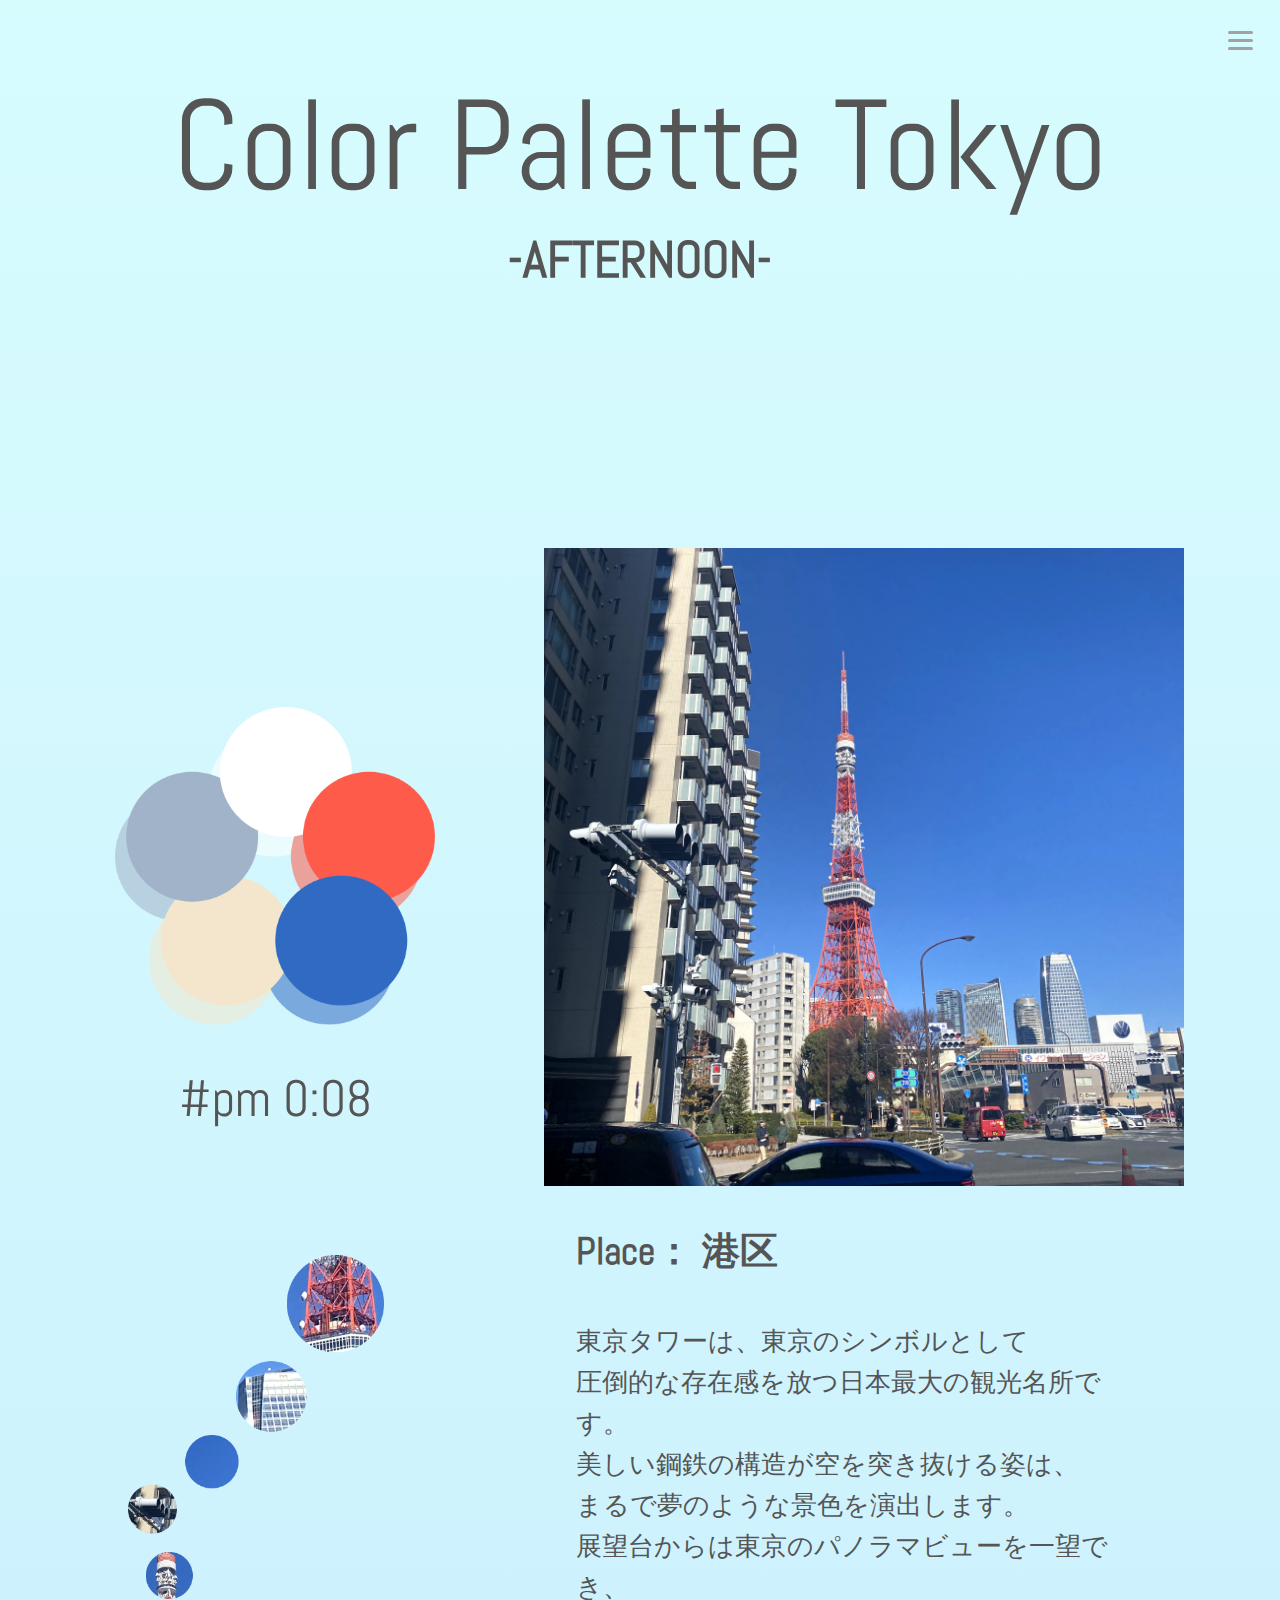
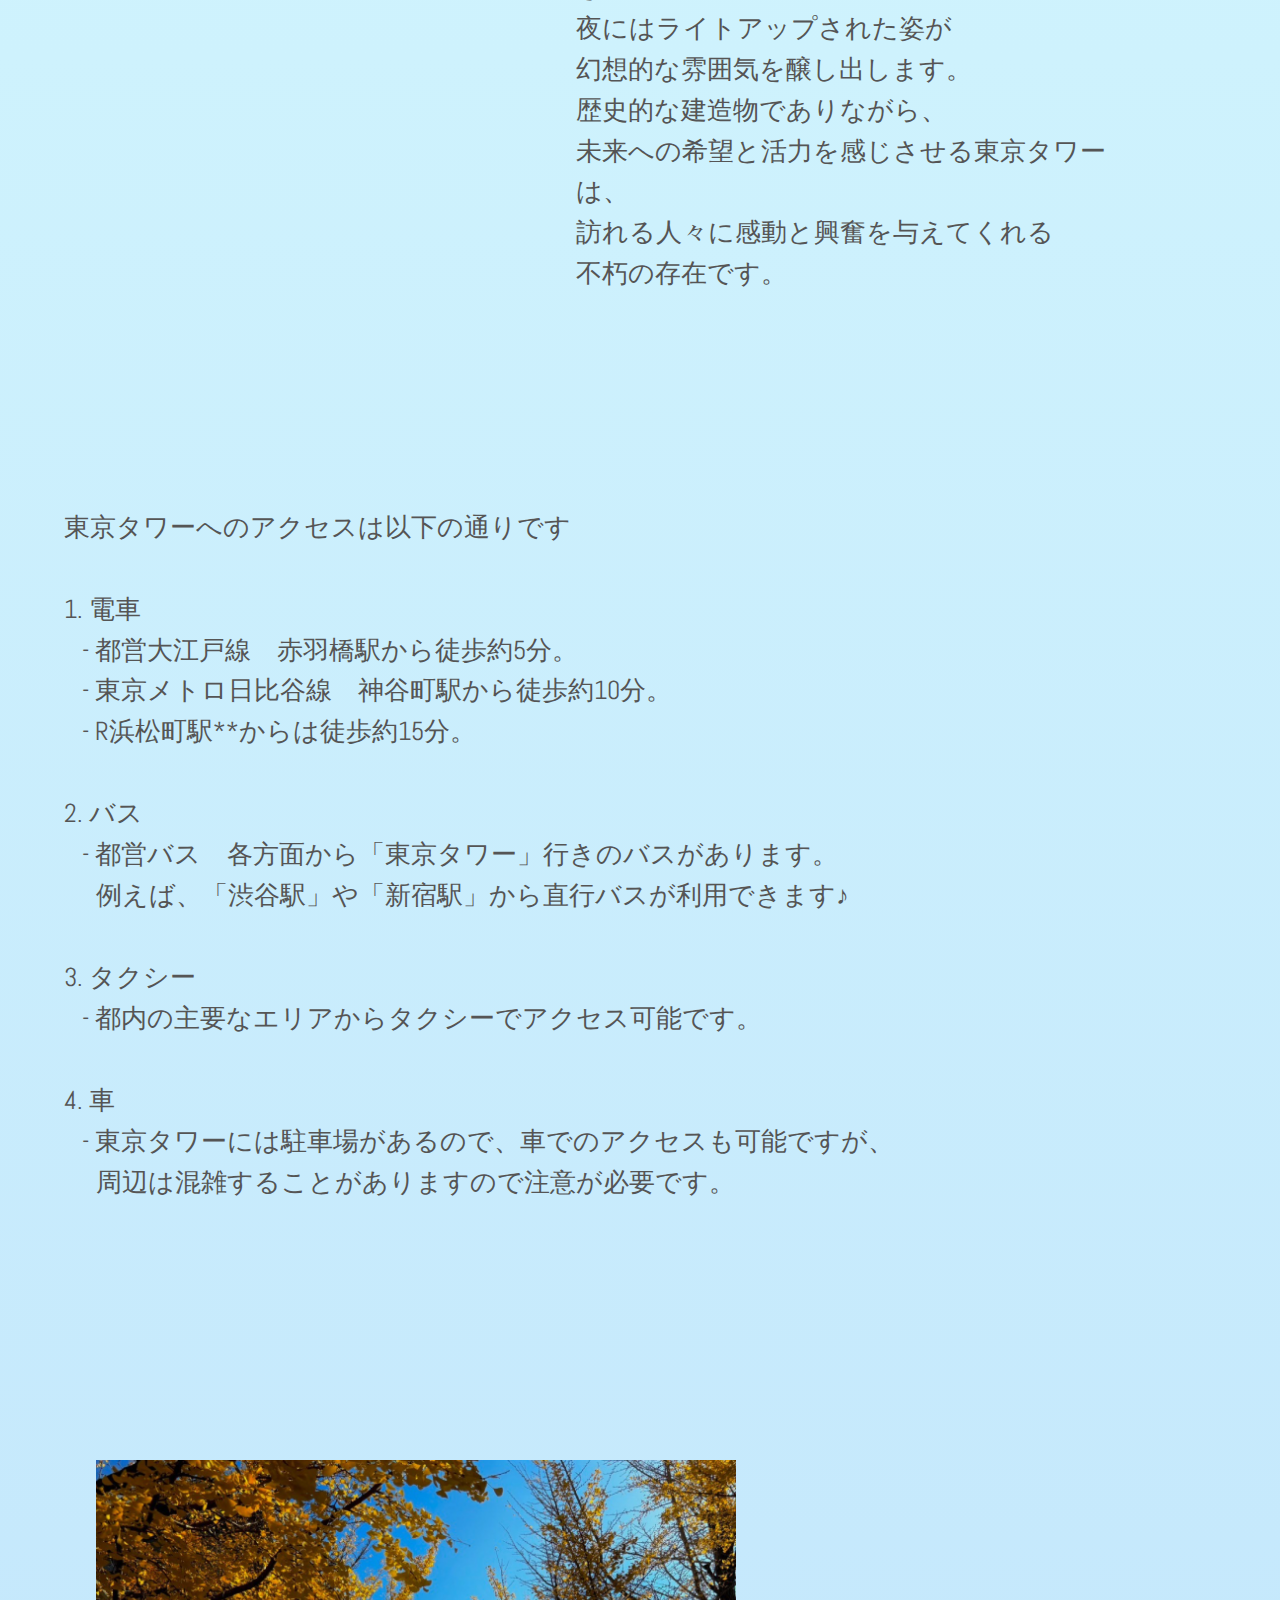
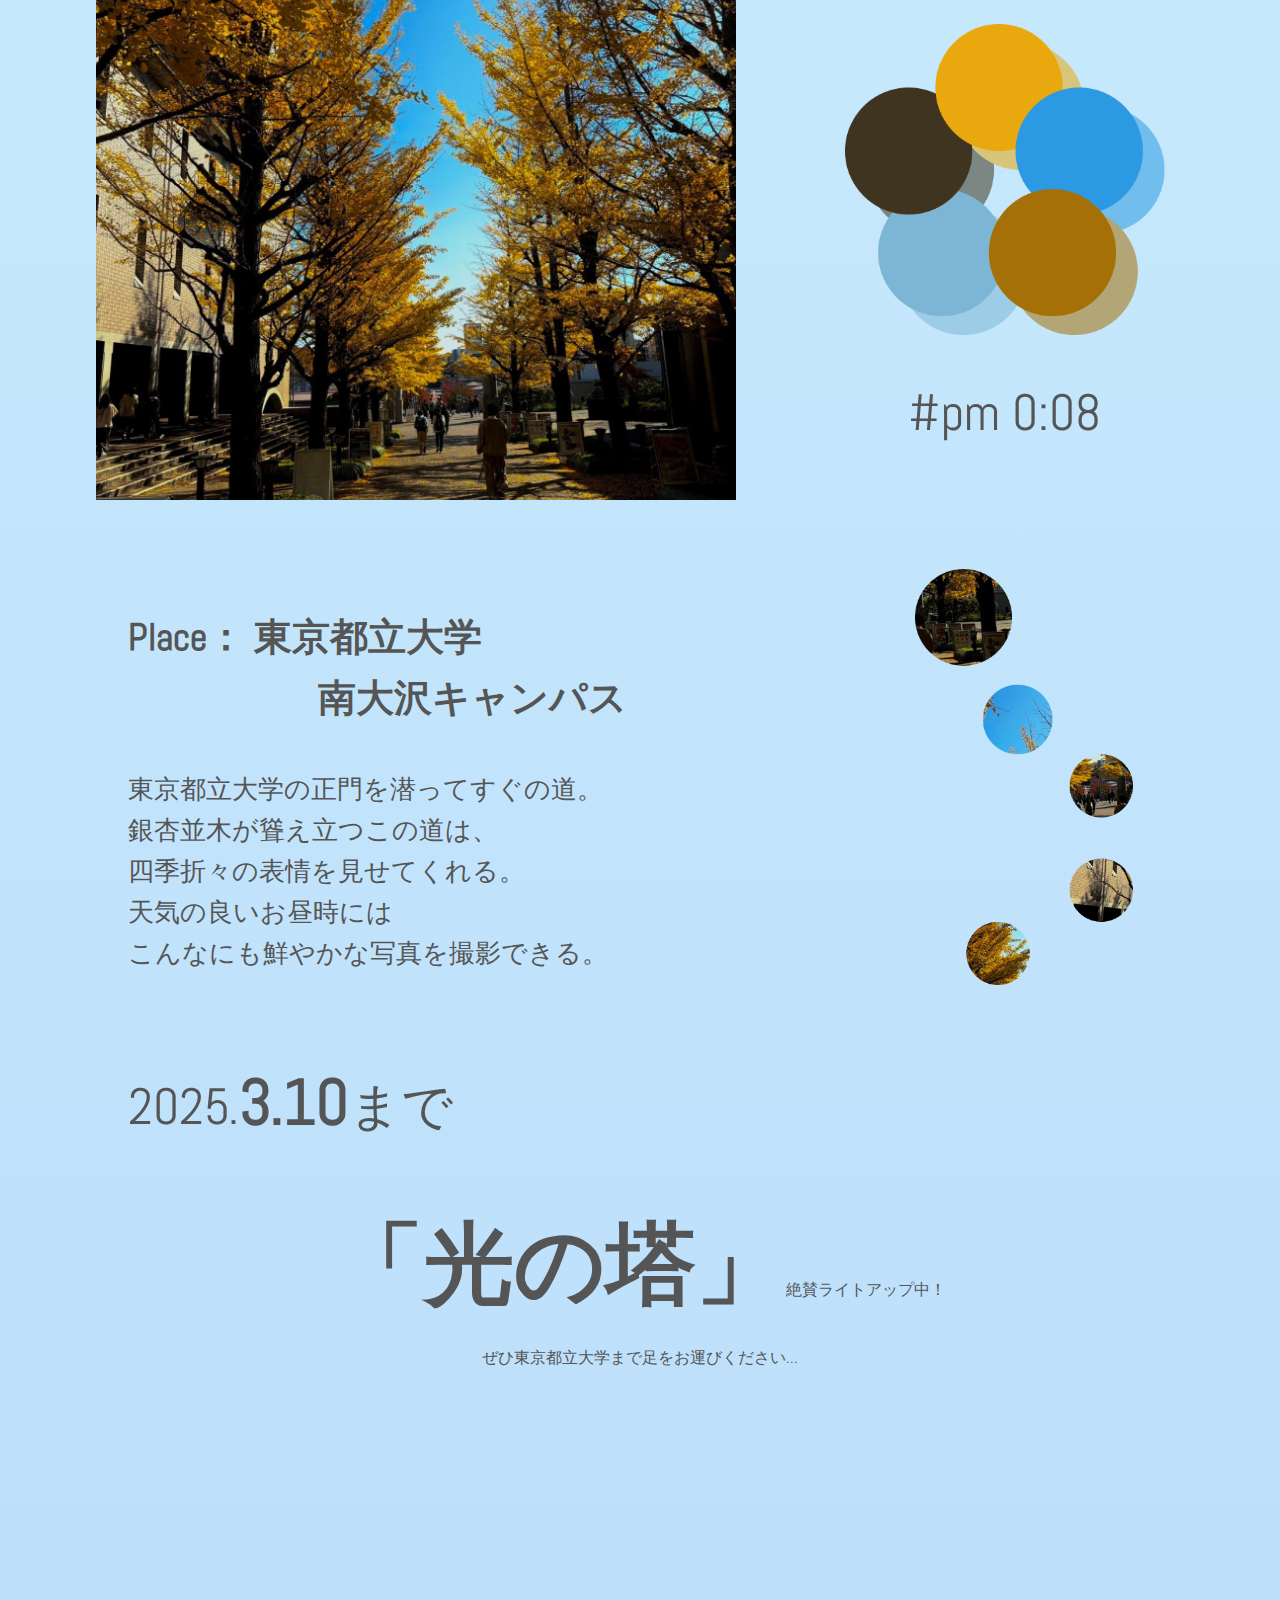
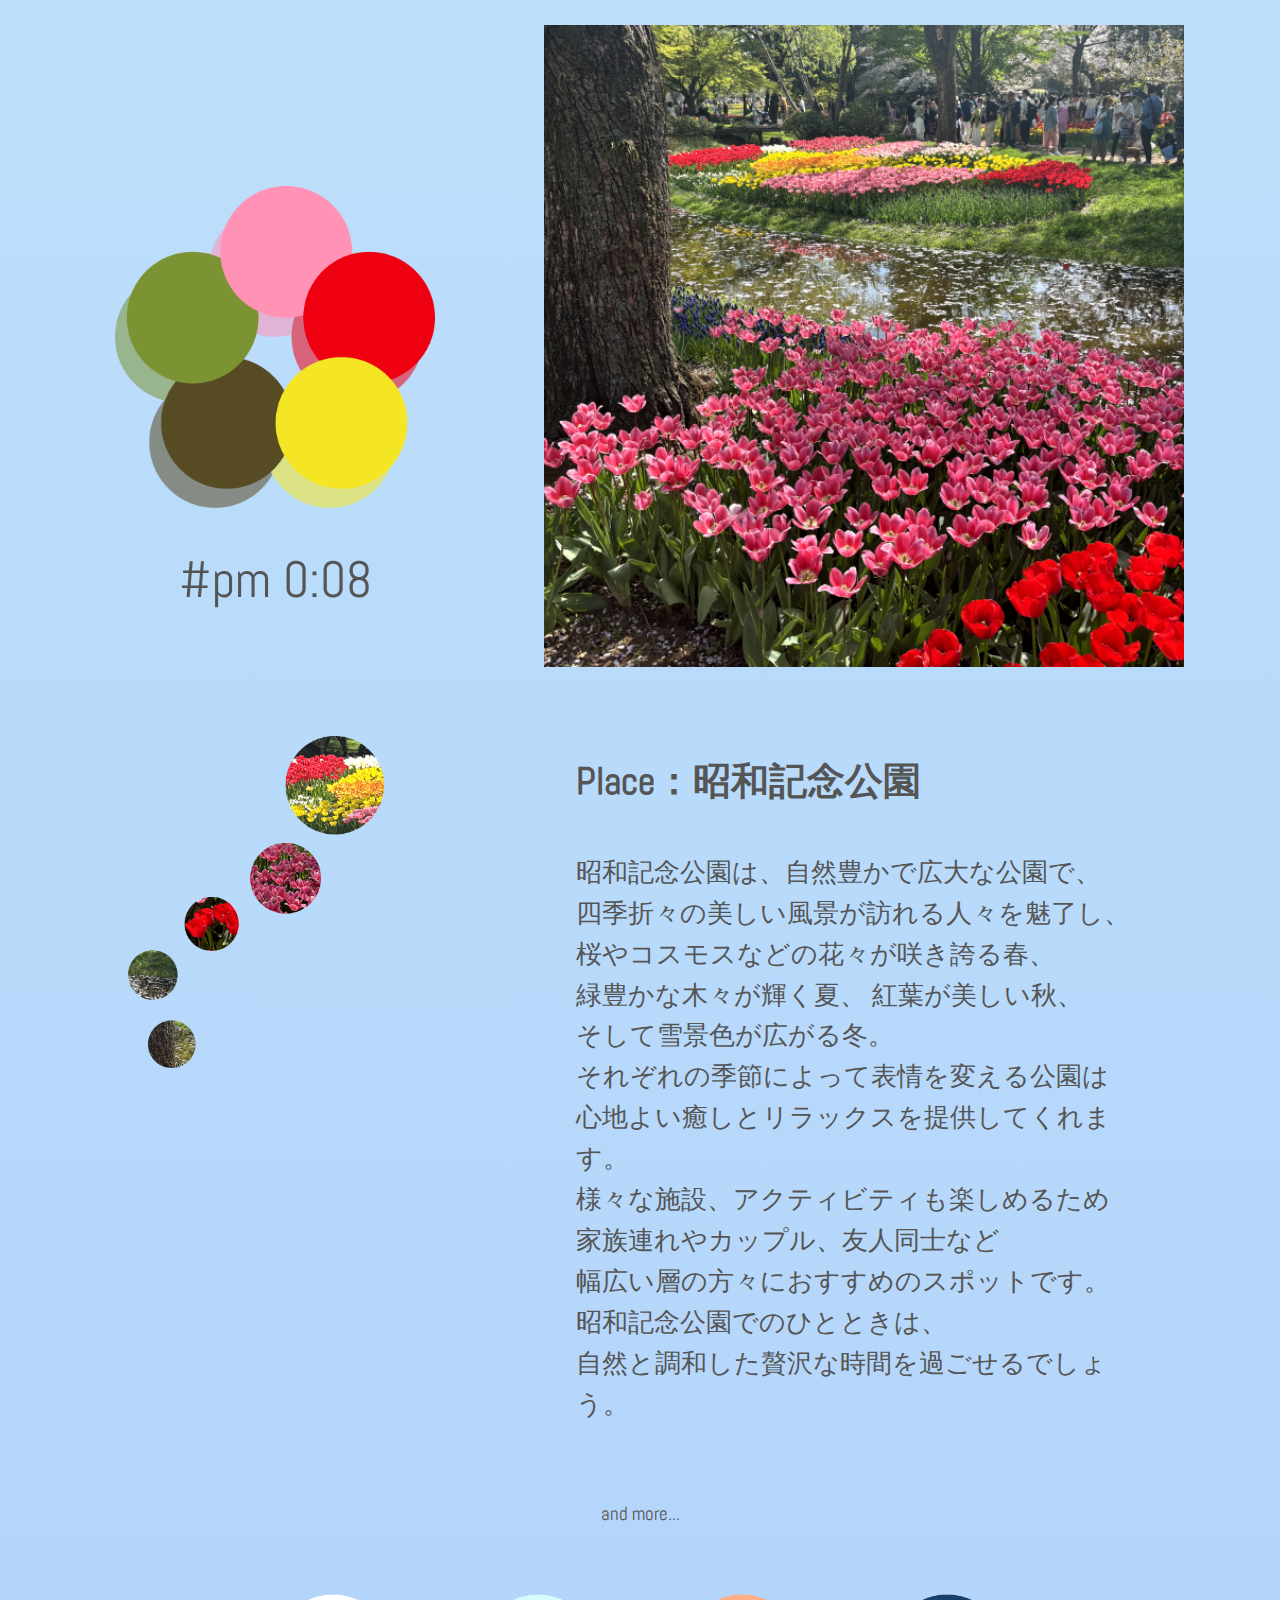
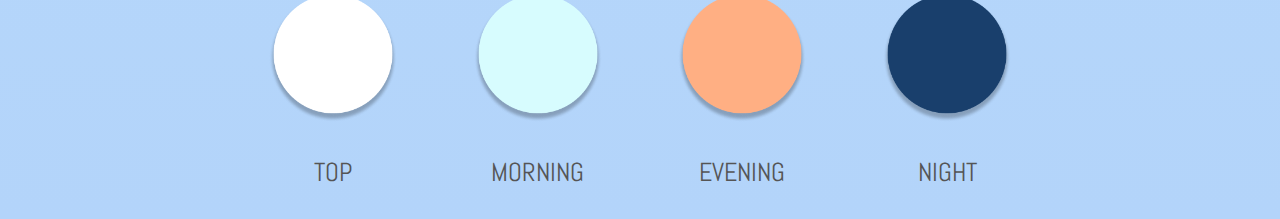
==== docs/afternoon/index.html @ 3c764213 "Add files via upload" ====
<!DOCTYPE html>
<html lang="ja">
<head>
    <meta charset="UTF-8">
    <meta name="viewport" content="width=device-width, initial-scale=1.0">
    <title>Color Palette Tokyo</title>
    <link rel="stylesheet" href="../style.css">
    <link rel="stylesheet" href="https://fonts.googleapis.com/css2?family=Abel&display=swap">
    <script src="../script.js"></script>
</head>

<body class="body-afternoon">

    <!--ローディング画面-->
    <div id="loading">
        <div class="load-logo"></div>
    </div>

    <!--ローディングコンテンツ-->
    <div class="gallery">
        <div class="item">
            <div alt="" class="img_load">
        </div>
        <div class="item">
            <div alt="" class="img_load">
        </div>
    </div>

    <div class="hamburger-menu">
        <input type="checkbox" id = "menu-btn-check">
        <label for="menu-btn-check" class="menu-btn"><span></span></label>
        <!--ここからメニュー-->
        <div class="menu-content">
            <ul>
                <li>
                    <a href="../index.html">TOP</a>
                </li>
                <li>
                    <a href="../morning/index.html">MORNING</a>
                </li>
                <li>
                    <a href="index.html">AFTERNOON</a>
                </li>
                <li>
                    <a href="../evening/index.html">EVENING</a>
                </li>
                <li>
                    <a href="../night/index.html">NIGHT</a>
                </li>
            </ul>
        </div>
        <!--ここまでメニュー-->
    </div>

    <header class="header2">
        <a class="no-change" href="../index.html" style="text-decoration: none;">Color Palette Tokyo</a>
    </header>

    <h3>-AFTERNOON-</h3>
    
    <div class="section1">
        <img src="images/web_af_tower.png" alt="afternoon_1" class="seen1"  id="af_1">
        <img src="images/web_af_flower1.png" alt="afternoon_color1" class="color-flower1">
        <p class="time-color1">#pm 0:08</p>

        <div class="im-ni1">
            <img src="images/web_af_drops1.png" alt="af_colorcircle1" class="drops1">
            <p class="color-text1"><span style="font-size: 3vw;">Place： 港区</span><br>
                <br>
                <span class="kaigyo">東京タワーは、東京のシンボルとして</span>
                <span class="kaigyo">圧倒的な存在感を放つ日本最大の観光名所です。</span>
                <span class="kaigyo">美しい鋼鉄の構造が空を突き抜ける姿は、</span>
                <span class="kaigyo">まるで夢のような景色を演出します。</span>
                <span class="kaigyo">展望台からは東京のパノラマビューを一望でき、</span>
                <span class="kaigyo">夜にはライトアップされた姿が</span>
                <span class="kaigyo">幻想的な雰囲気を醸し出します。</span>
                <span class="kaigyo">歴史的な建造物でありながら、</span>
                <span class="kaigyo">未来への希望と活力を感じさせる東京タワーは、</span>
                <span class="kaigyo">訪れる人々に感動と興奮を与えてくれる</span>
                <span class="kaigyo">不朽の存在です。</span>
            </p>
        </div>
    </div>

    <div>
        <p class="acsess"><br><br><br>東京タワーへのアクセスは以下の通りです<br>
            <br>
            1. 電車<br>
               - 都営大江戸線　赤羽橋駅から徒歩約5分。<br>
               - 東京メトロ日比谷線　神谷町駅から徒歩約10分。<br>
               - R浜松町駅**からは徒歩約15分。<br>
            <br>
            2. バス<br>
               - 都営バス　各方面から「東京タワー」行きのバスがあります。
            <span class="kaigyo">　 例えば、「渋谷駅」や「新宿駅」から直行バスが利用できます♪</span><br>
            <br>
            3. タクシー<br>
               - 都内の主要なエリアからタクシーでアクセス可能です。<br>
            <br>
            4. 車<br>
               - 東京タワーには駐車場があるので、車でのアクセスも可能ですが、
            <span class="kaigyo">　 周辺は混雑することがありますので注意が必要です。</span><br>

            </p>
    </div>

    <div class="section2">
        <img src="images/web_af_campus.png" alt="afternoon_color2" class="seen2" id="af_2">
        <img src="images/web_af_flower2.png" alt="afternoon_color2" class="color-flower2">
        <p class="time-color2">#pm 0:08</p>

        <div class="im-ni2">
            <img src="images/web_af_drops2.png" alt="afternoon_drops2" class="drops2">
            <p class="color-text2"><span style="font-size: 3vw;">Place： 東京都立大学<br>　　　　　南大沢キャンパス</span><br>
                <br>
                <span class="kaigyo">東京都立大学の正門を潜ってすぐの道。</span>
                <span class="kaigyo">銀杏並木が聳え立つこの道は、</span>
                <span class="kaigyo">四季折々の表情を見せてくれる。</span>
                <span class="kaigyo">天気の良いお昼時には</span>
                <span class="kaigyo">こんなにも鮮やかな写真を撮影できる。</span>
                </p>
        </div>
    </div>
    
    <div>
        <p class="senden">2025.<span style="font-size: 5vw;">3.10</span>まで<br>
            <div class="senden2">
            <span style="font-size: 7vw;", >「光の塔」</span>絶賛ライトアップ中！<br>
            <br>
            ぜひ東京都立大学まで足をお運びください…
            </div>
        </p>
    </div>

    <div class="section1">
        <img src="images/web_af_showa.png" alt="afternoon_1" class="seen1" id="af_3">
        <img src="images/web_af_flower3.png" alt="afternoon_color1" class="color-flower1">
        <!--↓ここで画像横のカラーコード変更する↓-->
        <p class="time-color1">#pm 0:08</p>

        <div class="im-ni1">
            <img src="images/web_af_fdrops3.png" alt="afternoon_colorcircle3" class="drops1">
            <p class="color-text1"><span style="font-size: 3vw;"><br>Place：昭和記念公園 </span><br>
                <br>
                <span class="kaigyo">昭和記念公園は、自然豊かで広大な公園で、</span>
                <span class="kaigyo">四季折々の美しい風景が訪れる人々を魅了し、</span>
                <span class="kaigyo">桜やコスモスなどの花々が咲き誇る春、</span>
                <span class="kaigyo">緑豊かな木々が輝く夏、</span>
                <span class="kaigyo">紅葉が美しい秋、</span>
                <span class="kaigyo">そして雪景色が広がる冬。</span>
                <span class="kaigyo">それぞれの季節によって表情を変える公園は</span>
                <span class="kaigyo">心地よい癒しとリラックスを提供してくれます。</span>
                <span class="kaigyo">様々な施設、アクティビティも楽しめるため</span>
                <span class="kaigyo">家族連れやカップル、友人同士など</span>
                <span class="kaigyo">幅広い層の方々におすすめのスポットです。</span>
                <span class="kaigyo">昭和記念公園でのひとときは、</span>
                <span class="kaigyo">自然と調和した贅沢な時間を過ごせるでしょう。</span>
            </p>
        </div>
    </div>

    <div class="more">
            <p>and more...</p>
        <div class="more-palette">
            <div class="more-palette">
                <div class="circle">
                    <a href="../index.html"><img src="../images/web_more_top.png" alt="icon-top" class="more-icon"></a>
                    <p class="more-text">TOP</p>
                </div>
                <div class="circle">
                    <a href="../morning/index.html"><img src="../images/web_more_morning.png" alt="icon-morning" class="more-icon"></a>
                    <p class="more-text">MORNING</p>
                </div>
                <div class="circle">
                    <a href="../evening/index.html"><img src="../images/web_more_evening.png" alt="icon-evening" class="more-icon"></a>
                    <p class="more-text">EVENING</p>
                </div>
                <div class="circle">
                    <a href="../night/index.html"><img src="../images/web_more_night.png" alt="icon-night" class="more-icon"></a>
                    <p class="more-text">NIGHT</p>
                </div>
        </div>
    </div>
</body>
</html>
---- docs/style.css ----
body {
    text-align: center;
    font-family: 'Abel', sans-serif;
    background-color: #fff;
    margin: 0;
    padding: 0;
}

/*ハンバーガーメニュー*/

.menu-btn {
    position: fixed;
    top: 10px;
    right: 10px;
    display: flex;
    height: 60px;
    width: 60px;
    align-items: center;
    z-index: 90;
    background-color: rgba(255,255,255,0);
    justify-content:center ;
}

.menu-btn span,
.menu-btn span:before,
.menu-btn span:after {
    content: '';
    display: block;
    height: 3px;
    width: 25px;
    border-radius: 3px;
    background-color: rgb(162, 162, 162);
    position: absolute;
}

.menu-btn span:before{
    bottom: 8px;
}

.menu-btn span:after{
    top: 8px;
}

#menu-btn-check:checked ~ .menu-btn span {
    background-color: rgba(255,255,255,0);
}

#menu-btn-check:checked ~ .menu-btn span:before{
    bottom: 0;
    transform: rotate(45deg);
}

#menu-btn-check:checked ~ .menu-btn span:after{
    top: 0;
    transform: rotate(-45deg);
}

#menu-btn-check {
    display: none;
}

.menu-content{
    width: 100%;
    height: 100%;
    position: fixed;
    top: 0;
    left: 100%;
    z-index: 80;
    background-color: #3584bb;
    transition: all 0.5s;
}

.menu-content ul {
    padding: 70px 10px 0;
}

.menu-content ul li {
   border-bottom: solid 1px #ffffff;
   list-style: none;
}

.menu-content ul li a {
    display: block;
    width: 100%;
    font-size: 15px;
    box-sizing: border-box;
    color: #ffffff;
    text-decoration: none;
    padding: 9px 15px 10px 0;
    position: relative;
}

.menu-content ul li a::before {
    content: "";
    width: 7px;
    height: 7px;
    border-top: solid 2px #ffffff;
    border-right: solid 2px #ffffff;
    transform: rotate(45deg);
    position: absolute;
    right: 11px;
    top: 16px;
}

#menu-btn-check:checked ~ .menu-content {
    left: 0;
}

/*ここからローディング画面*/
#loading {
    width: 100vw;
    height: 100vh;
    transition: all 1s;
    background-color: #0bd;
    position: fixed;
    top: 0;
    left: 0;
    z-index: 9999;
}

.load-logo {
    width: 100px;
    height: 100px;
    margin: 200px auto;
    background-color: #fff;
    border-radius: 100%;
    animation: sk-scaleout 1.5s infinite ease-in-out;
}

@keyframes sk-scaleout {
    0% { 
        transform: scale(0); 
    }
    100% {
         transform: scale(1.0);
         opacity: 0;
    }
}

.gallery {
    display: grid;
    gap: .5rem;
    grid-template-columns: repeat(auto-fit, minmax(200px, 1fr));
}

.img_load {
    width: 100%;
    height: 0;
    object-fit: cover;
}

.loaded{
    opacity: 0;
    visibility: hidden;
}

/*タイトルColorPaletteTokyo*/

.header {
    font-size: 10vw;
    margin-bottom: 420px;
    margin-top: 300px;
    opacity: 0;
    transition: opacity 2s ease-in-out;
}

.no-change {
    color: #555;
}

.no-change-n {
    color: #fff;
}

/*タイトル下の文章*/

.maintext {
    font-size: 25px;
    transition: opacity 0.8s ease-in-out, transform 0.8s ease-in-out;
    transform: translateY(30px);
    opacity: 0;
}

.maintext.show{
    transform: translateY(0);
     opacity:  1.0;
    margin-bottom: 200px;
}

p {
    font-size: 1.2em;
    line-height: 1.6;
}

span {
    font-weight: bold;
}

/*ここからスクロールのやつ*/

.scroll-down{
    position: absolute;
    bottom: 1%;
    right: 85%;
    animation: arrowmove 1.0s ease-in-out infinite;/*矢印が動く速度、秒数はやめると動きも早くなる*/
    opacity: 0; /*最初は非表示*/
    transition: opacity 0.5s ease-in-out;
}

.scroll-down a {
    position: absolute;
    left: -24px;
    bottom: 17px;
    color: #000;
    writing-mode: vertical-lr;
    font-size: 14px;
    letter-spacing: .2em;
    text-decoration: none;
    text-transform: uppercase;
}

.scroll-down:before {
    content: "";
    position: absolute;
    bottom: 5px;
    right: -6px;
    width: 2px;
    height: 20px;
    background: #000;
    transform: skewX(-31deg);
}

.scroll-down:after {
    content: "";
    position: absolute;
    bottom: 5px;
    right: 0;
    width: 2px;
    height: 85px;
    background: #000;
}

@keyframes arrowmove {
    0%{bottom:1%;}
    50%{bottom: 5%;}
    00%{bottom: 1%;}
}

/*ここからアイコン系のとこ*/

.palette {
    display: flex;
    flex-direction: column;
    align-items: center;
}

.time-period {
    margin-top: 3em;
    transition: opacity 0.8s ease-in-out, transform 0.8s ease-in-out;
    transform: translateY(30px);
    opacity: 0;
}

.time-period.show{
    margin-top: 3em;
    transform: translateY(0);
     opacity:  1.0;
}


h2 {
    font-size: 1.5em;
    margin-bottom: 30px;
}

.images {
    display: flex;
    gap: 10vw; /* 画像間のスペース */
    color: gray;
}

.image {
    width: 100px; /*画像の幅*/
    height: 100px; /*画像の高さ*/
    object-fit: cover; /*画像がボックスに収まるように*/
    position: relative;
    top: 0;
}

.image:hover {
    top: -10px;
    transform: 0.3s
}

footer {
    margin-top: 20px;
    font-size: 0.9em;
}

/*ここから各写真ページ*/
/*night*/

body.body-morning {
    color: #555;
    text-align: center;
    font-family: 'Abel', sans-serif;
    background: linear-gradient(0deg, #D7FCFE, #B3D4FA) ;
    margin: 0;
    padding: 0;
}

body.body-afternoon {
    color: #555;
    text-align: center;
    font-family: 'Abel', sans-serif;
    background: linear-gradient(0deg, #B3D4FA, #D7FCFE) ;
    margin: 0;
    padding: 0;
}

body.body-evening {
    color: #555;
    text-align: center;
    font-family: 'Abel', sans-serif;
    background: linear-gradient(0deg, #fff, #f7ba96) ;
    margin: 0;
    padding: 0;
}

body.body-night {
    color: #fff;
    text-align: center;
    font-family: 'Abel', sans-serif;
    background: linear-gradient(0deg, #131735, #393f6b) ;
    margin: 0;
    padding: 0;
}

.header2 {
    font-size: 10vw;
    margin-top: 5%;
}

h3{
    font-size: 4vw;
    margin-top: 0vw;
    margin-bottom: 15vw;
}

/*右に写真がある時*/
.section1 {
    margin-bottom: 40px;
    display: flex;
    justify-content: center;
    align-items: center;
    flex-wrap: wrap;
    margin-top: 20%;
}

.seen1 {
    width: 100%;
    max-width: 50%;
    height: auto;
    margin-left: 40%;
    margin-right: 5%;
}

.time-color1 {
    font-size: 4vw;
    margin-right: 57%;
    margin-top: -10%;
}

.color-flower1 {
    width: 25%;
    height: 25%;
    margin-right: 57%;
    margin-top: -50%;
}

.drops1{
    width: 20%;
    height: 20%;
    margin-right: 60%;
    margin-top: 5%
}

.color-text1 {
    font-size: 2vw;
    max-width: 45%;
    text-align: left;
    margin-left: 45%;
    margin-top: -30%;
}

.section2/*左に写真がある時*/ {
    margin-bottom: 40px;
    display: flex;
    justify-content: center;
    align-items: center;
    flex-wrap: wrap;
    margin-top: 20%;
}

.seen2 {
    width: 100%;
    max-width: 50%;
    height: auto;
    margin-left: 5%;
    margin-right: 40%;
}

.time-color2 {
    font-size: 4vw;
    margin-left: 57%;
    margin-top: -10%;
}

.color-flower2 {
    width: 25%;
    height: 25%;
    margin-left: 57%;
    margin-top: -50%;
}

.drops2 {
    width: 17%;
    height: 17%;
    margin-left: 60%;
    margin-top: 5%;
}

.drops3 {
    width: 15%;
    height: 15%;
    margin-right: 60%;
    margin-top: 5%
}

.color-text2 {
    font-size: 2vw;
    max-width: 45%;
    text-align: left;
    margin-left: 10%;
    margin-top: -30%;
}

.senden {
    text-align: left;
    margin-left: 10%;
    font-size: 4vw;
}

.acsess {
    text-align: left;
    font-size: 2vw;
    margin: 5%;
}

.more {
    margin-top: 3em;
}

.more-palette {
    display: flex;
    gap: 6vw;
    margin-top: 2em;
    flex-wrap: wrap;
    align-items: center;
    justify-content: space-around;
}

.circle {
    justify-content: center;
    text-align: center;
}

.more-icon {
    width: 10vw; /*画像の幅*/
    height: 10vw; /*画像の高さ*/
    object-fit: cover; /*画像がボックスに収まるように*/
    position: relative;
    top: 0;
}

.more-icon:hover {
    top: -10px;
    transform: 0.3s
}

.more-text {
    font-size: 2vw;
}

.kaigyo {
    display: inline-block;
    text-decoration: none;
    font-weight: lighter;
}
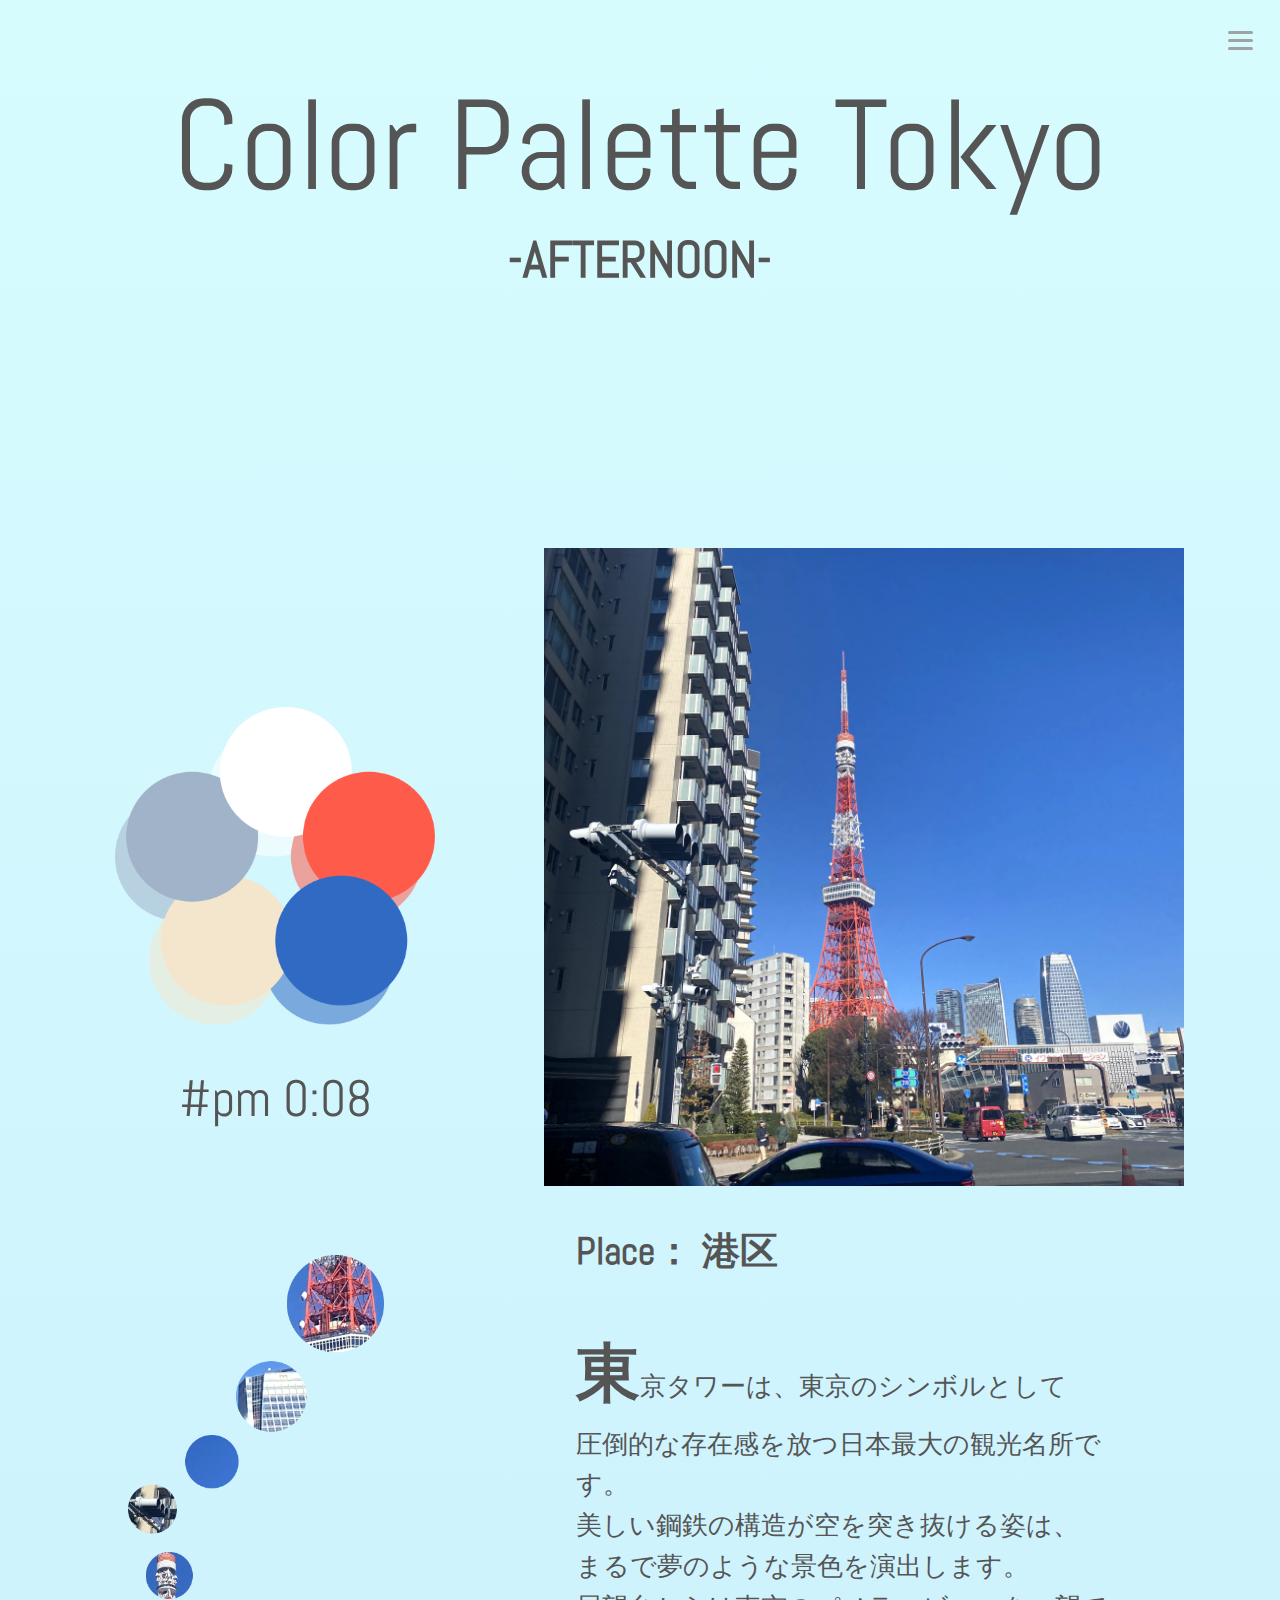
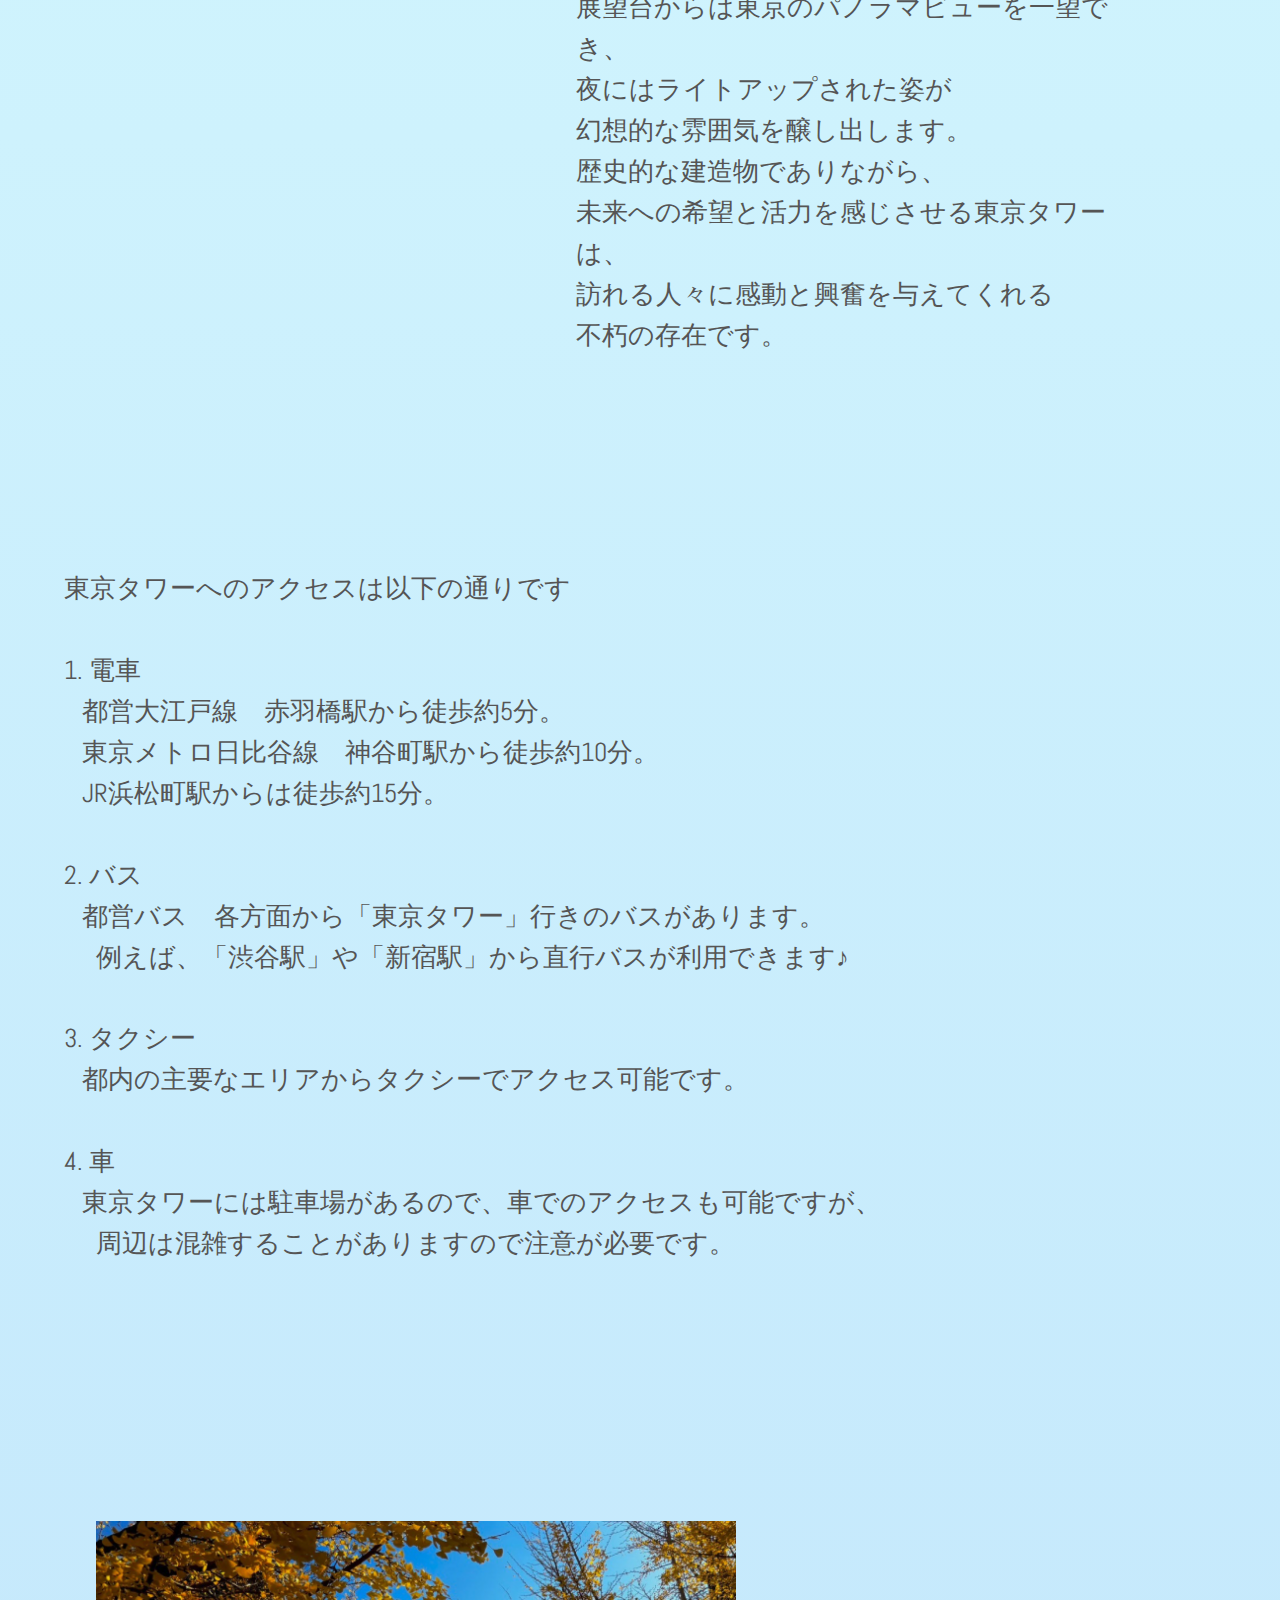
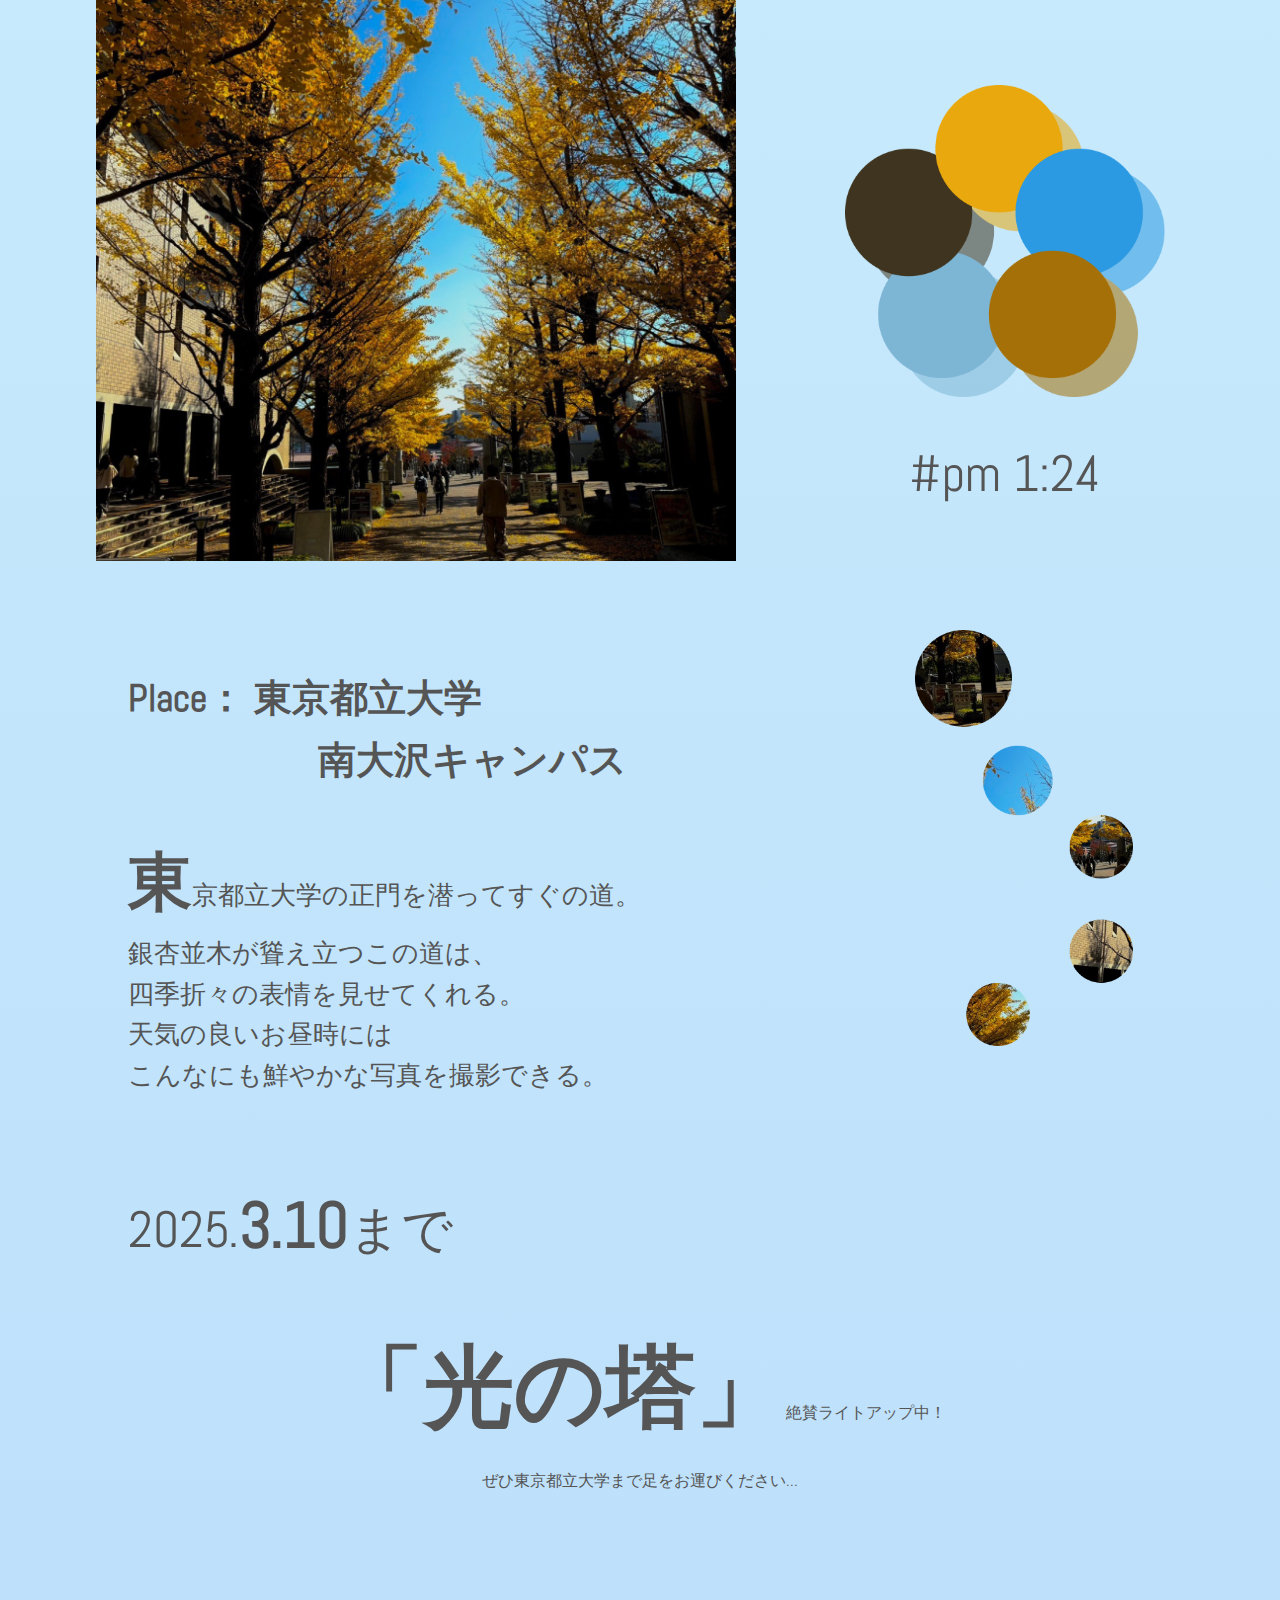
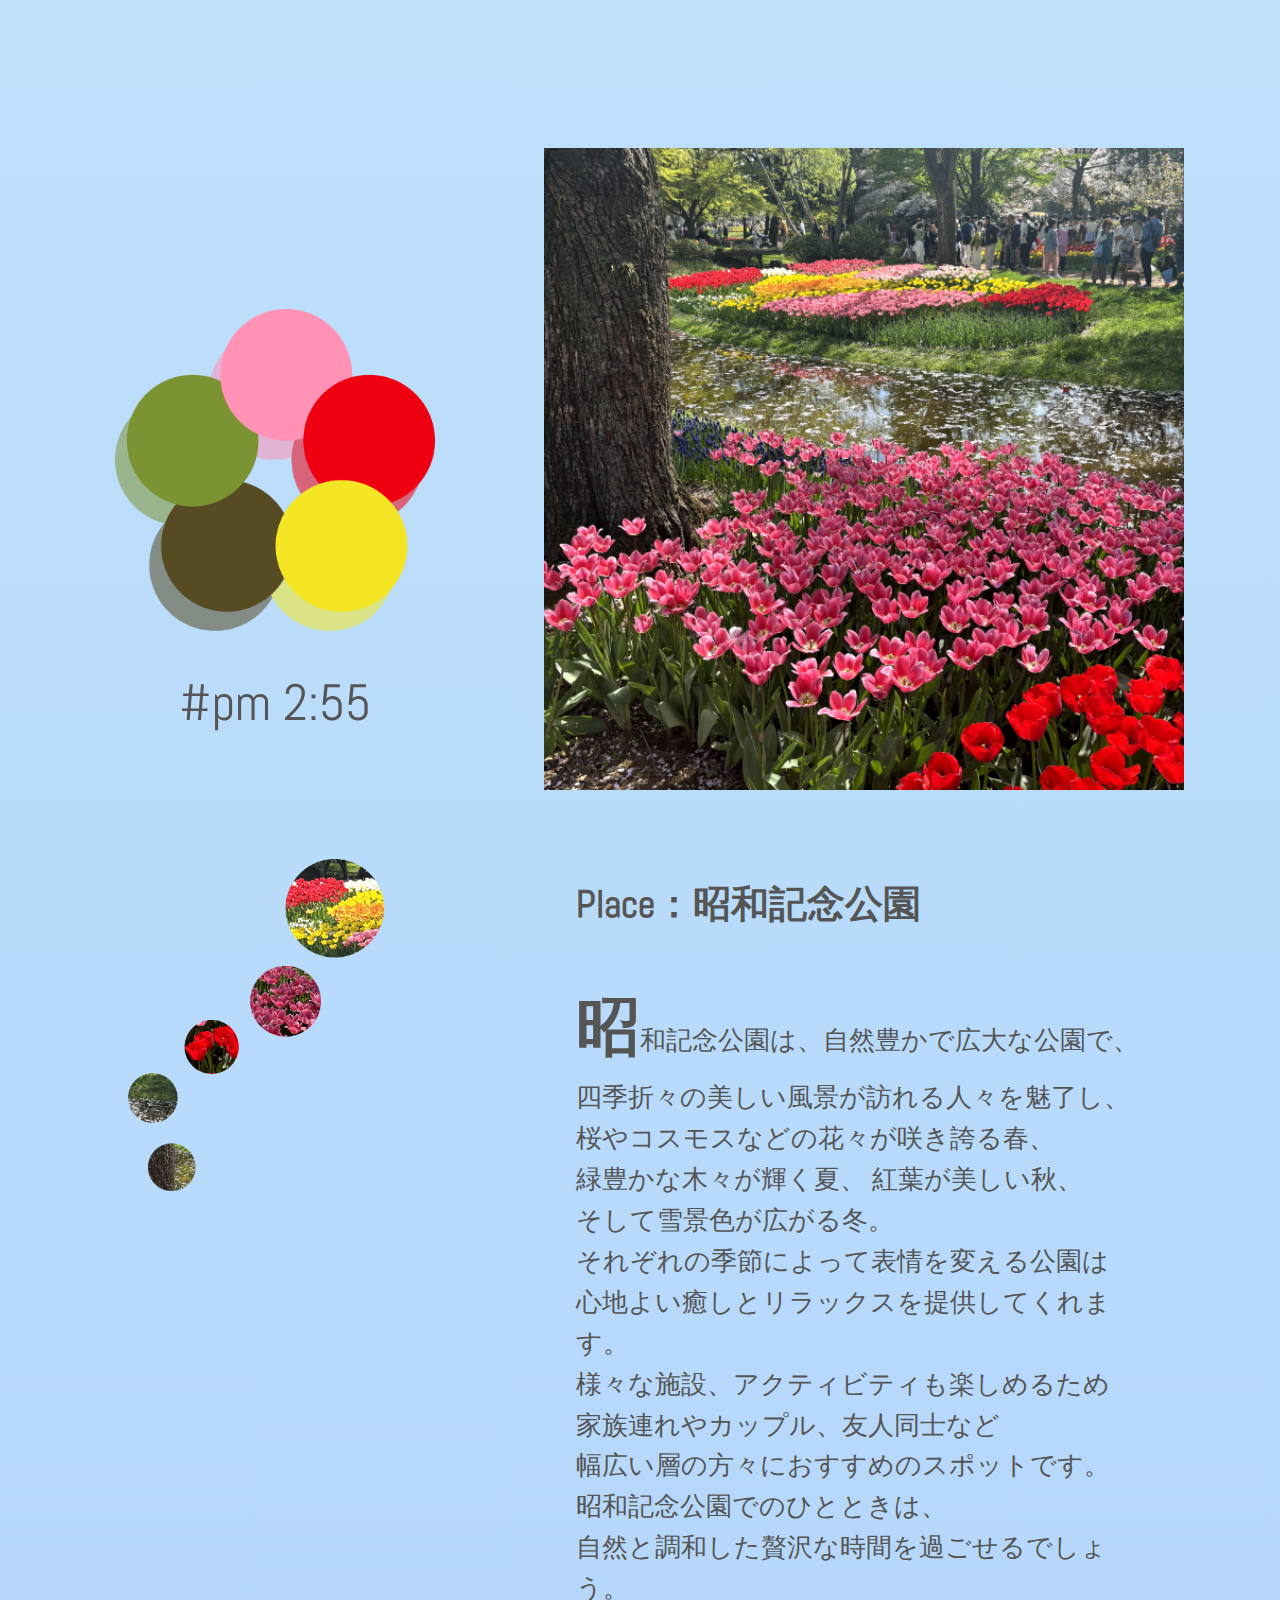
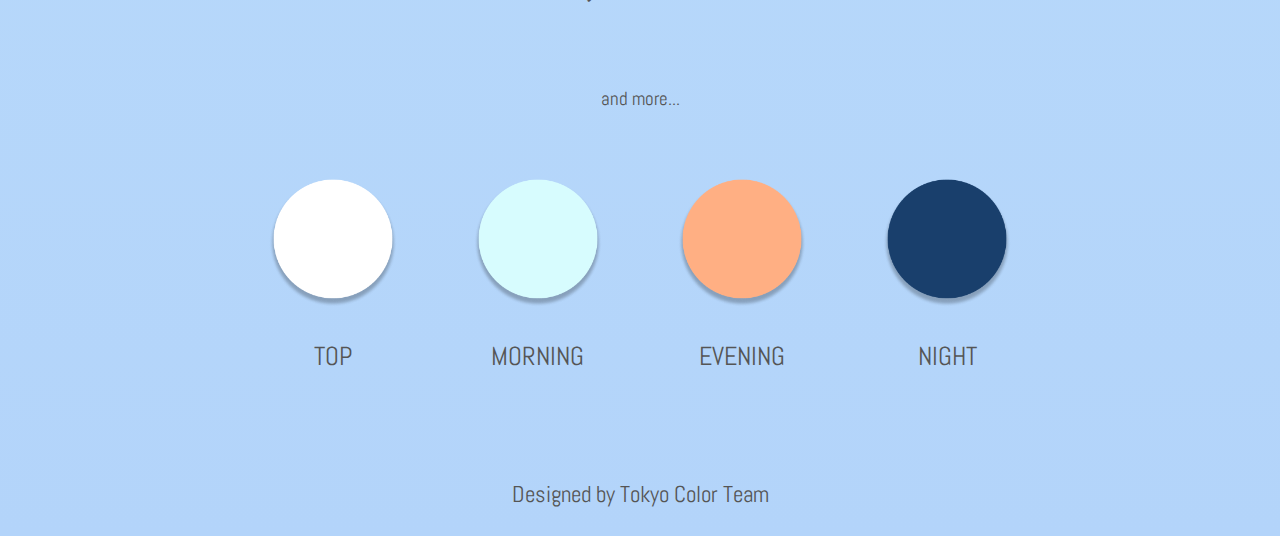
==== commit f3ceecc8: "Add files via upload" ====
--- a/docs/afternoon/index.html
+++ b/docs/afternoon/index.html
@@ -19,10 +19,10 @@
     <!--ローディングコンテンツ-->
     <div class="gallery">
         <div class="item">
-            <div alt="" class="img_load">
+            <div alt="" class="img_load"></div>
         </div>
         <div class="item">
-            <div alt="" class="img_load">
+            <div alt="" class="img_load"></div>
         </div>
     </div>
 
@@ -67,7 +67,7 @@
             <img src="images/web_af_drops1.png" alt="af_colorcircle1" class="drops1">
             <p class="color-text1"><span style="font-size: 3vw;">Place： 港区</span><br>
                 <br>
-                <span class="kaigyo">東京タワーは、東京のシンボルとして</span>
+                <span class="kaigyo"><span style=font-size:5vw>東</span>京タワーは、東京のシンボルとして</span>
                 <span class="kaigyo">圧倒的な存在感を放つ日本最大の観光名所です。</span>
                 <span class="kaigyo">美しい鋼鉄の構造が空を突き抜ける姿は、</span>
                 <span class="kaigyo">まるで夢のような景色を演出します。</span>
@@ -86,34 +86,34 @@
         <p class="acsess"><br><br><br>東京タワーへのアクセスは以下の通りです<br>
             <br>
             1. 電車<br>
-               - 都営大江戸線　赤羽橋駅から徒歩約5分。<br>
-               - 東京メトロ日比谷線　神谷町駅から徒歩約10分。<br>
-               - R浜松町駅**からは徒歩約15分。<br>
+               都営大江戸線　赤羽橋駅から徒歩約5分。<br>
+               東京メトロ日比谷線　神谷町駅から徒歩約10分。<br>
+               JR浜松町駅からは徒歩約15分。<br>
             <br>
             2. バス<br>
-               - 都営バス　各方面から「東京タワー」行きのバスがあります。
+               都営バス　各方面から「東京タワー」行きのバスがあります。
             <span class="kaigyo">　 例えば、「渋谷駅」や「新宿駅」から直行バスが利用できます♪</span><br>
             <br>
             3. タクシー<br>
-               - 都内の主要なエリアからタクシーでアクセス可能です。<br>
+               都内の主要なエリアからタクシーでアクセス可能です。<br>
             <br>
             4. 車<br>
-               - 東京タワーには駐車場があるので、車でのアクセスも可能ですが、
+               東京タワーには駐車場があるので、車でのアクセスも可能ですが、
             <span class="kaigyo">　 周辺は混雑することがありますので注意が必要です。</span><br>
 
-            </p>
+        </p>
     </div>
 
     <div class="section2">
         <img src="images/web_af_campus.png" alt="afternoon_color2" class="seen2" id="af_2">
         <img src="images/web_af_flower2.png" alt="afternoon_color2" class="color-flower2">
-        <p class="time-color2">#pm 0:08</p>
+        <p class="time-color2">#pm 1:24</p>
 
         <div class="im-ni2">
             <img src="images/web_af_drops2.png" alt="afternoon_drops2" class="drops2">
             <p class="color-text2"><span style="font-size: 3vw;">Place： 東京都立大学<br>　　　　　南大沢キャンパス</span><br>
                 <br>
-                <span class="kaigyo">東京都立大学の正門を潜ってすぐの道。</span>
+                <span class="kaigyo"><span style=font-size:5vw>東</span>京都立大学の正門を潜ってすぐの道。</span>
                 <span class="kaigyo">銀杏並木が聳え立つこの道は、</span>
                 <span class="kaigyo">四季折々の表情を見せてくれる。</span>
                 <span class="kaigyo">天気の良いお昼時には</span>
@@ -125,24 +125,23 @@
     <div>
         <p class="senden">2025.<span style="font-size: 5vw;">3.10</span>まで<br>
             <div class="senden2">
-            <span style="font-size: 7vw;", >「光の塔」</span>絶賛ライトアップ中！<br>
+            <span style="font-size: 7vw;" >「光の塔」</span>絶賛ライトアップ中！<br>
             <br>
             ぜひ東京都立大学まで足をお運びください…
             </div>
-        </p>
     </div>
 
     <div class="section1">
         <img src="images/web_af_showa.png" alt="afternoon_1" class="seen1" id="af_3">
         <img src="images/web_af_flower3.png" alt="afternoon_color1" class="color-flower1">
         <!--↓ここで画像横のカラーコード変更する↓-->
-        <p class="time-color1">#pm 0:08</p>
+        <p class="time-color1">#pm 2:55</p>
 
         <div class="im-ni1">
             <img src="images/web_af_fdrops3.png" alt="afternoon_colorcircle3" class="drops1">
             <p class="color-text1"><span style="font-size: 3vw;"><br>Place：昭和記念公園 </span><br>
                 <br>
-                <span class="kaigyo">昭和記念公園は、自然豊かで広大な公園で、</span>
+                <span class="kaigyo"><span style=font-size:5vw>昭</span>和記念公園は、自然豊かで広大な公園で、</span>
                 <span class="kaigyo">四季折々の美しい風景が訪れる人々を魅了し、</span>
                 <span class="kaigyo">桜やコスモスなどの花々が咲き誇る春、</span>
                 <span class="kaigyo">緑豊かな木々が輝く夏、</span>
@@ -179,7 +178,11 @@
                     <a href="../night/index.html"><img src="../images/web_more_night.png" alt="icon-night" class="more-icon"></a>
                     <p class="more-text">NIGHT</p>
                 </div>
+            </div>
         </div>
     </div>
+    　<footer>
+        <p>Designed by Tokyo Color Team</p>
+    </footer>
 </body>
 </html>
--- a/docs/style.css
+++ b/docs/style.css
@@ -293,8 +293,8 @@
 }
 
 footer {
-    margin-top: 20px;
-    font-size: 0.9em;
+    margin-top: 50px;
+    font-size: 1.5vw;
 }
 
 /*ここから各写真ページ*/
@@ -437,6 +437,14 @@
     margin-top: 5%
 }
 
+.drops4 {
+    width: 15%;
+    height: 15%;
+    margin-right: 60%;
+    margin-top: 15%
+}
+
+
 .color-text2 {
     font-size: 2vw;
     max-width: 45%;
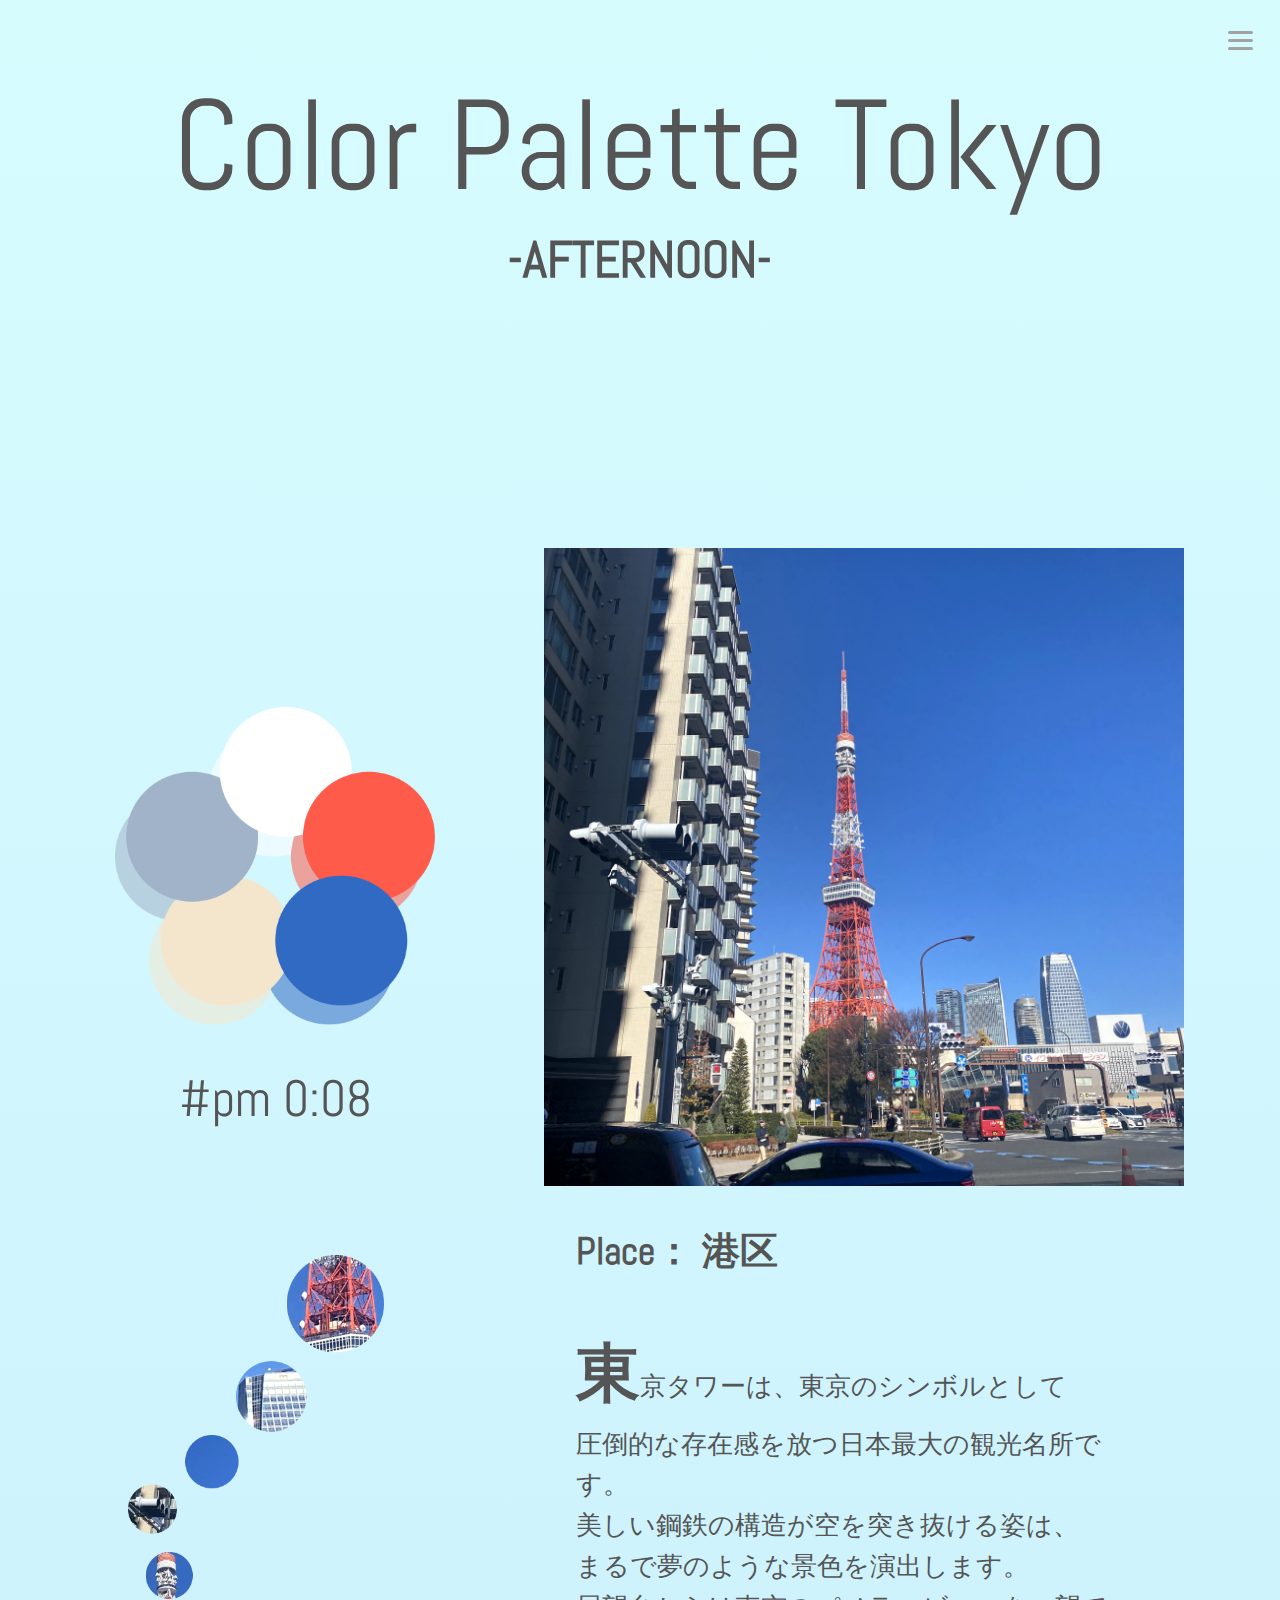
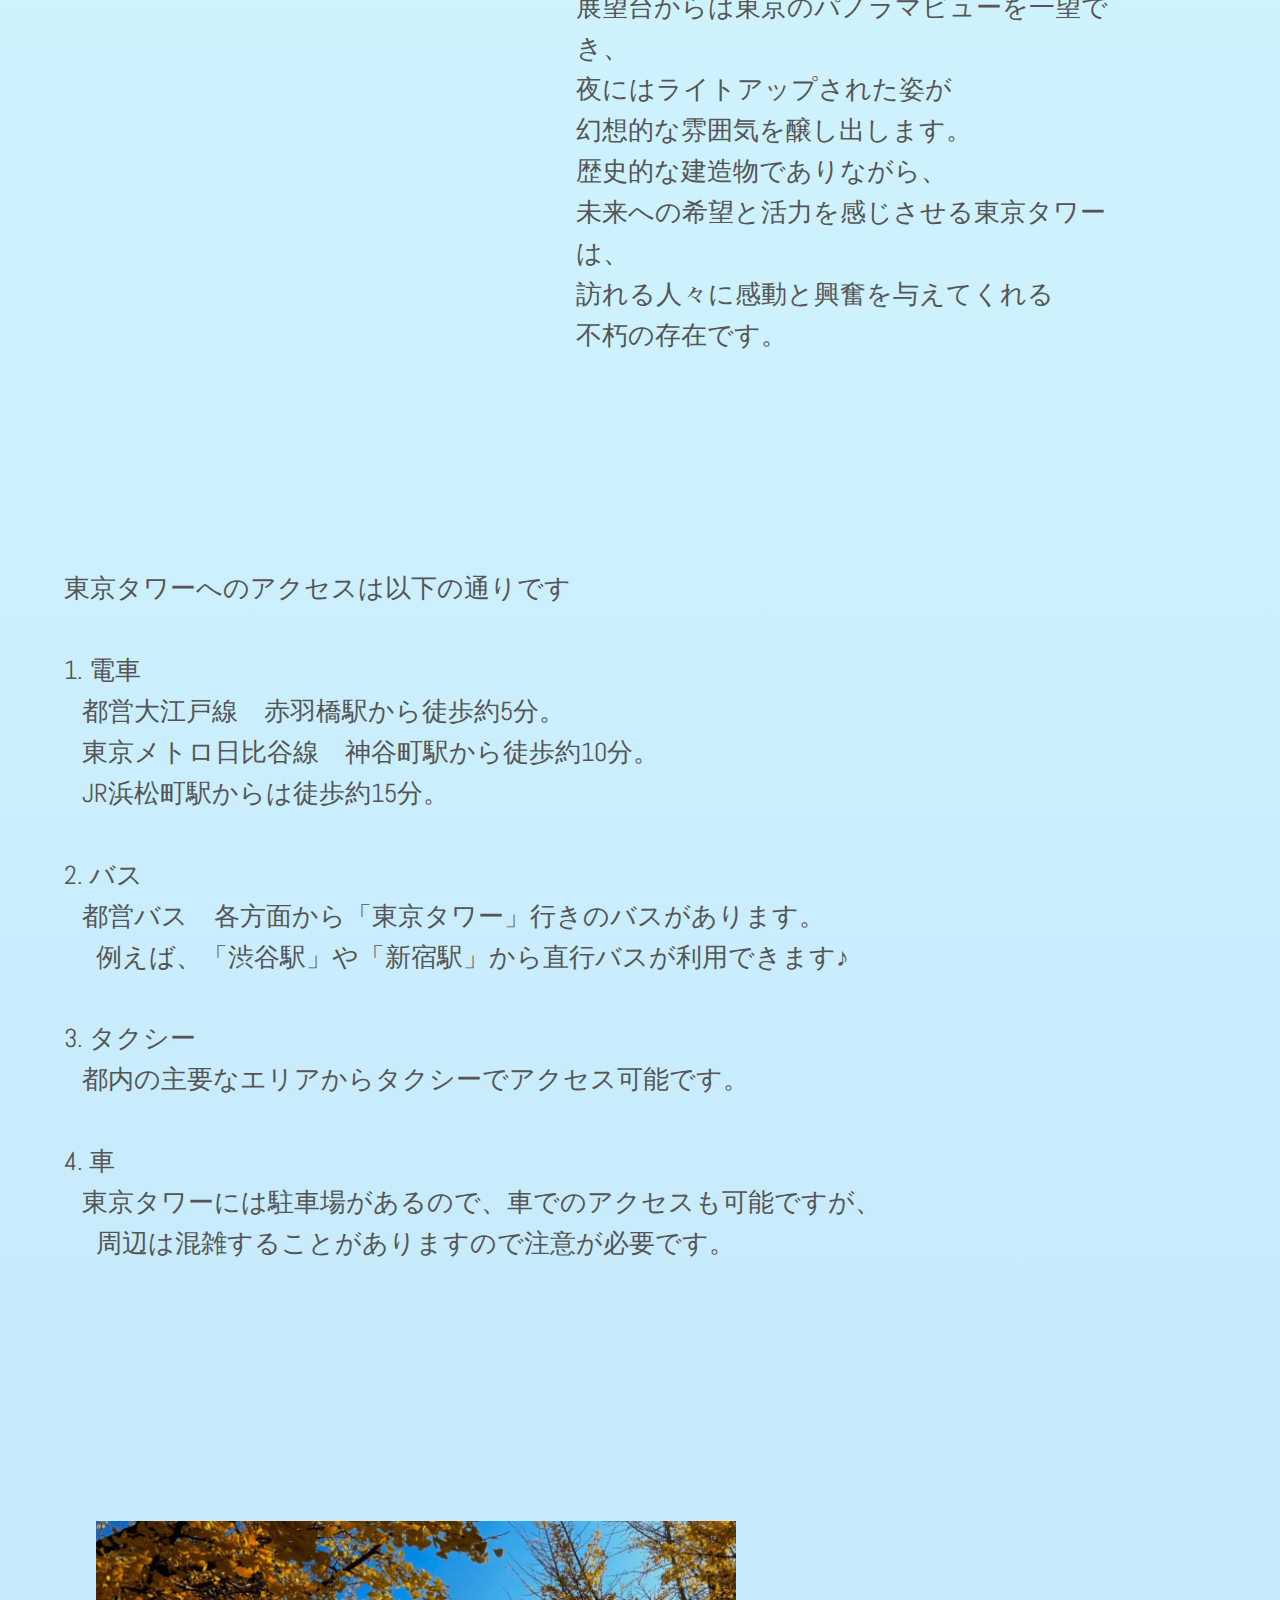
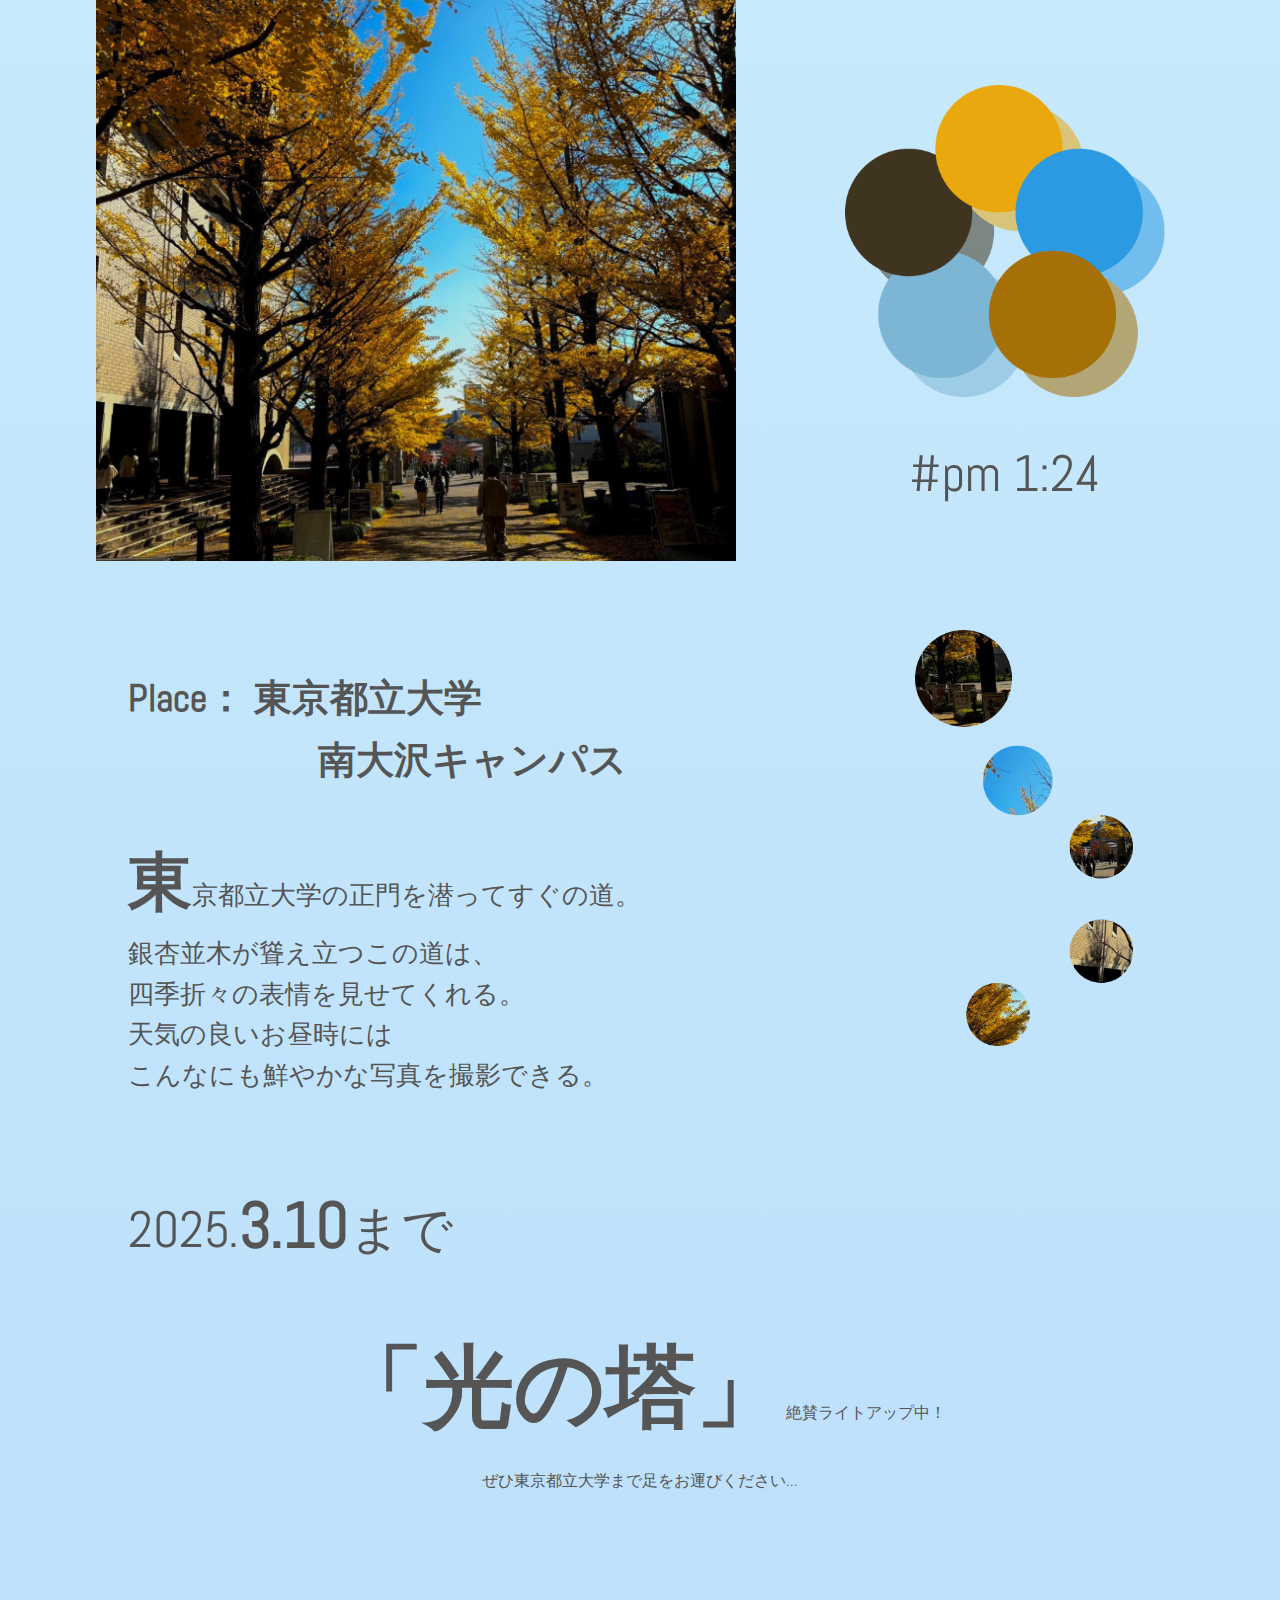
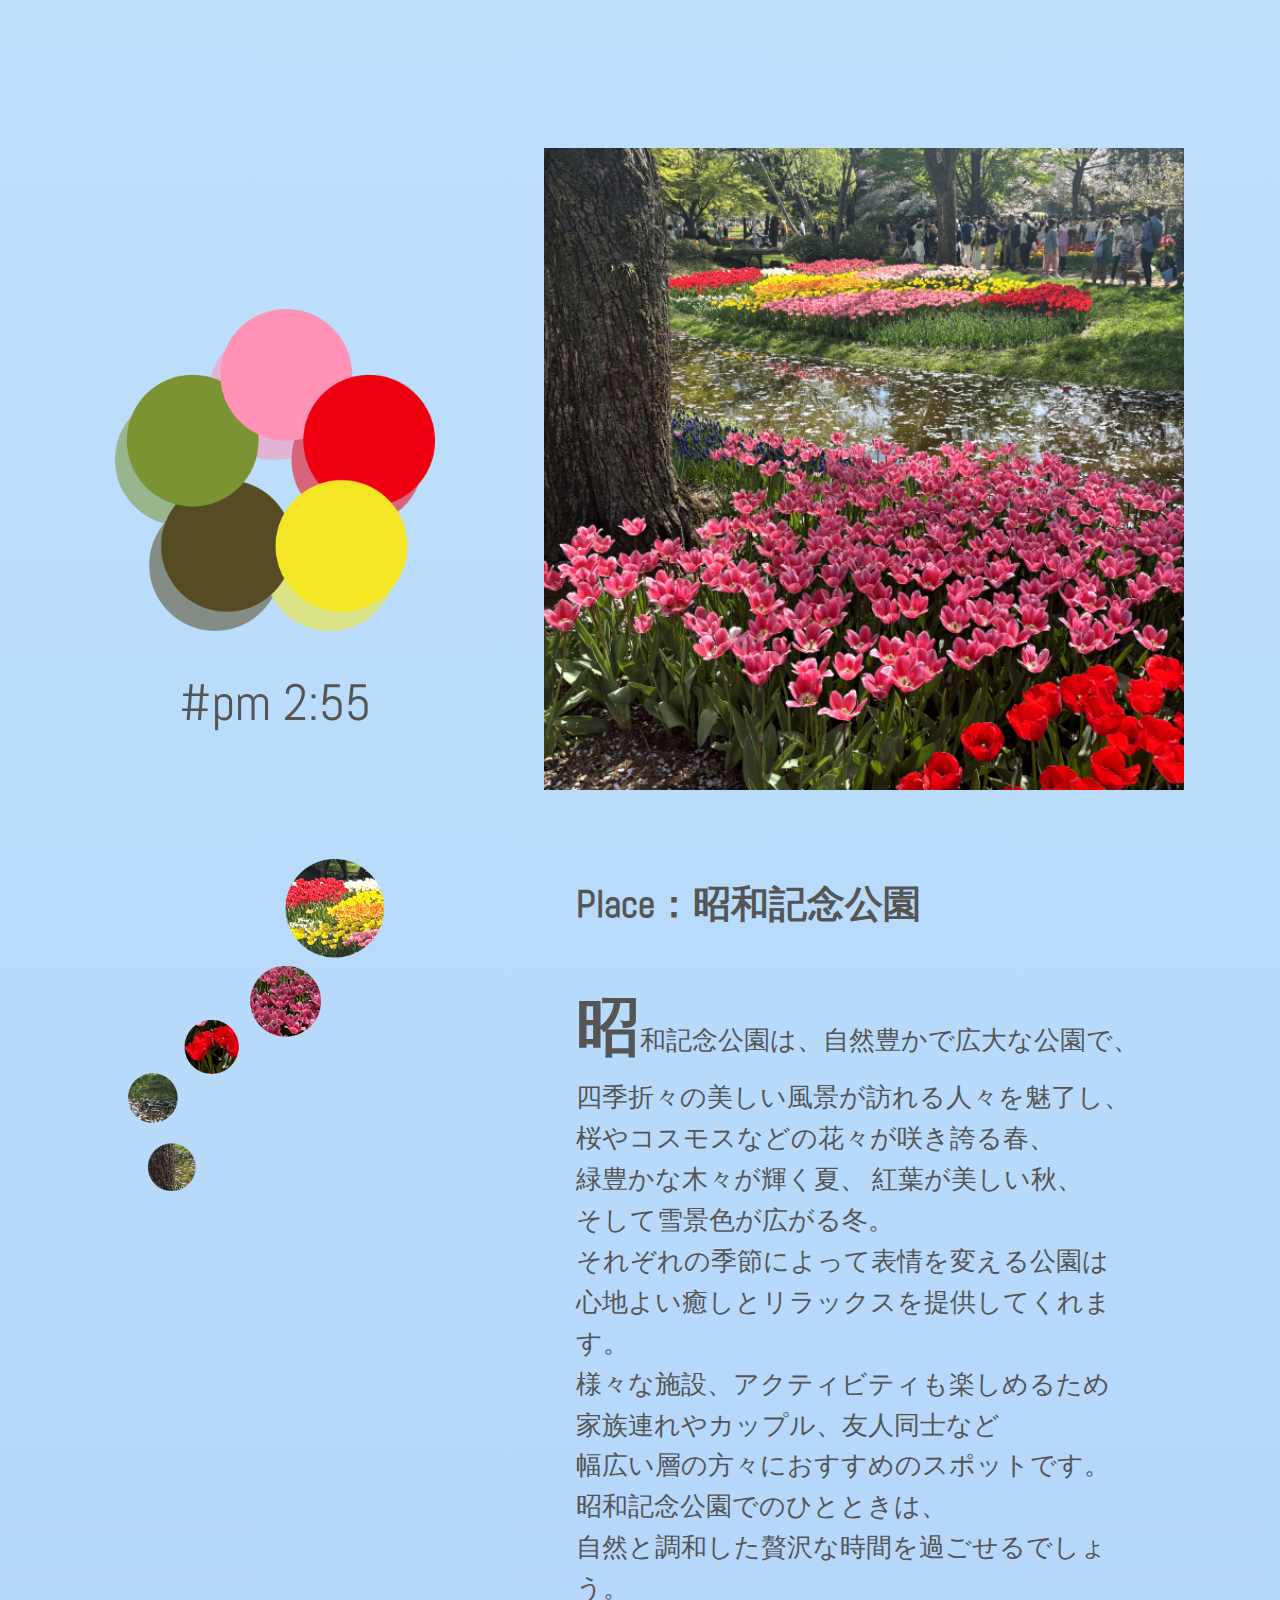
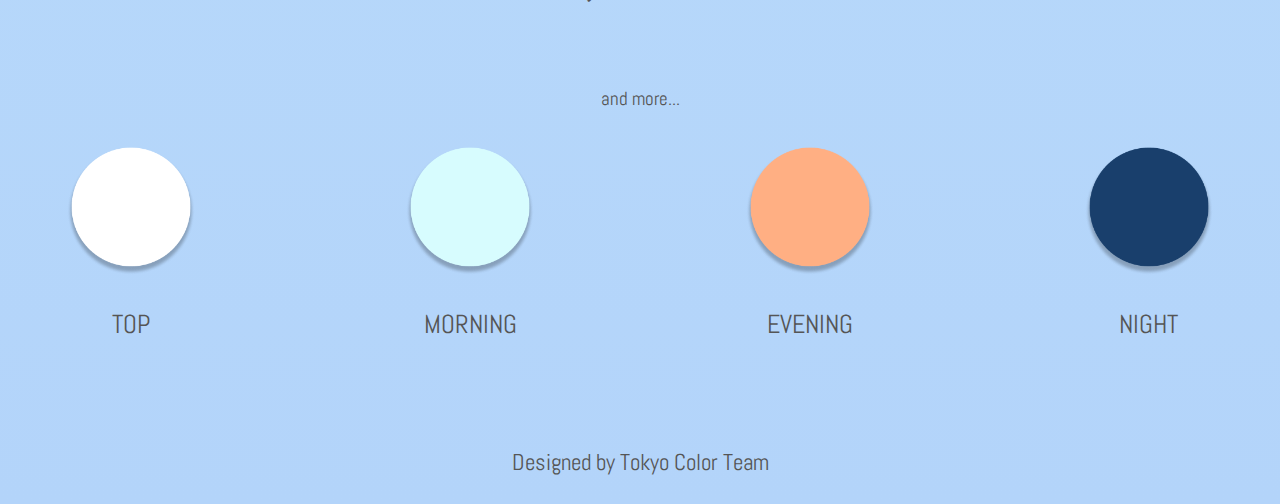
==== commit fd115b9d: "Add files via upload" ====
--- a/docs/afternoon/index.html
+++ b/docs/afternoon/index.html
@@ -161,7 +161,6 @@
     <div class="more">
             <p>and more...</p>
         <div class="more-palette">
-            <div class="more-palette">
                 <div class="circle">
                     <a href="../index.html"><img src="../images/web_more_top.png" alt="icon-top" class="more-icon"></a>
                     <p class="more-text">TOP</p>
@@ -177,7 +176,6 @@
                 <div class="circle">
                     <a href="../night/index.html"><img src="../images/web_more_night.png" alt="icon-night" class="more-icon"></a>
                     <p class="more-text">NIGHT</p>
-                </div>
             </div>
         </div>
     </div>
